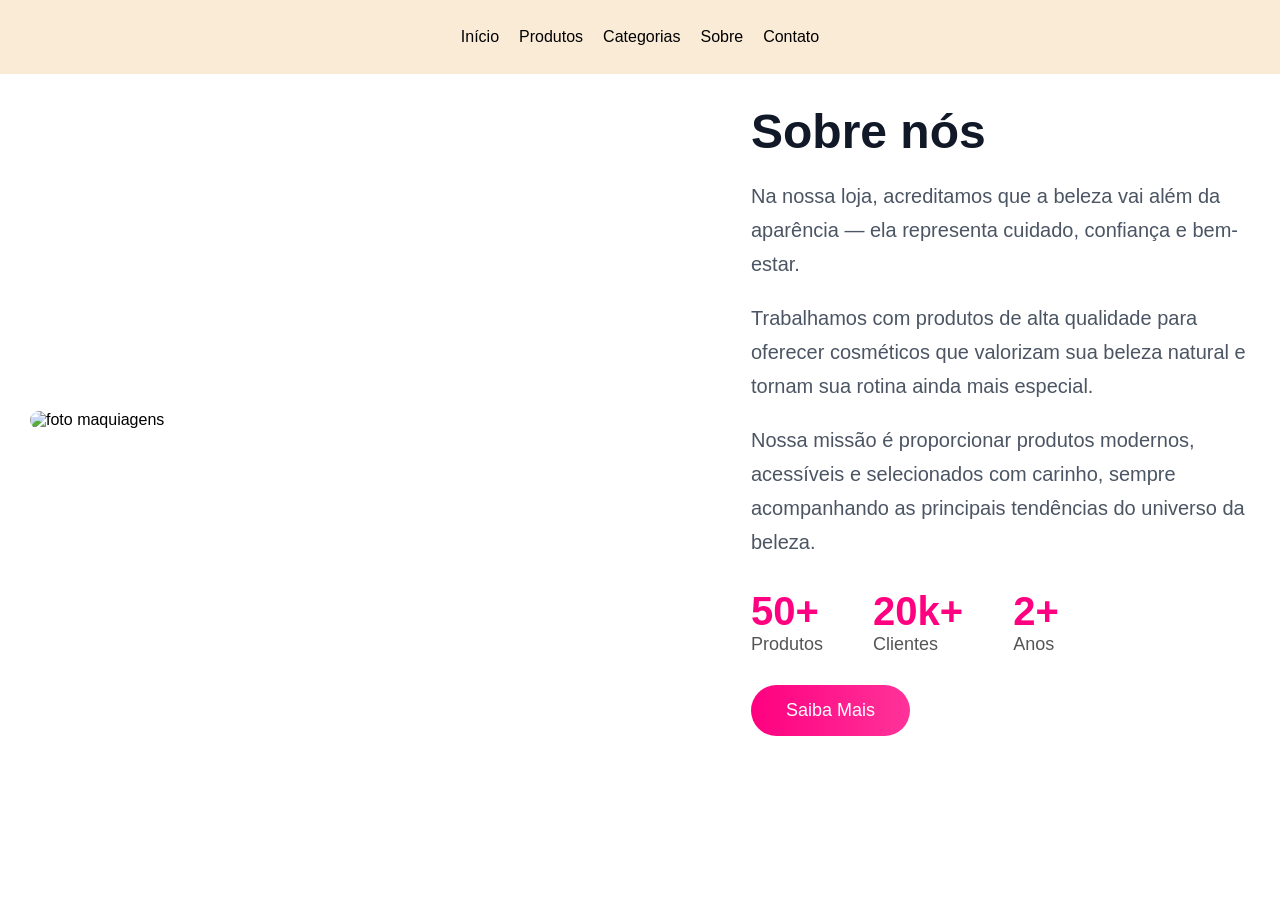
==== sobre/index.html @ ffc2ef91 "atualizacao" ====
<!DOCTYPE html>
<html lang="en">
<head>
    <meta charset="UTF-8">
    <meta name="viewport" content="width=device-width, initial-scale=1.0">
    <title>CLM Cosméticos</title>
    <link rel="icon" type="image/x-icon" href="favicon/favicon.ico">
    <link rel="stylesheet" href="style.css">
</head>
<body>
    <div class="menubar">
        <a href="#Inicio">Início</a>
        <a href="produtos/produtos.html">Produtos</a>
        <a href="categorias/categorias.html">Categorias</a>
        <a href="sobre/sobre.html">Sobre</a>
        <a href="contato/contato.html">Contato</a>
    </div>
    <section id="Sobre">
        <img src="/imgs/foto-maquiagem.webp" alt="foto maquiagens">
        <div class="texto">
            <h1>Sobre nós</h1>
            <p>Na nossa loja, acreditamos que a beleza vai além da aparência — ela representa cuidado, confiança e bem-estar.</p>
            <p>Trabalhamos com produtos de alta qualidade para oferecer cosméticos que valorizam sua beleza natural e tornam sua rotina ainda mais especial.</p>
            <p>Nossa missão é proporcionar produtos modernos, acessíveis e selecionados com carinho, sempre acompanhando as principais tendências do universo da beleza.</p>

            <div class="stats">
                <div class="stat">
                    <h2>50+</h2>
                    <span>Produtos</span>
                </div>

                <div class="stat">
                    <h2>20k+</h2>
                    <span>Clientes</span>
                </div>

                <div class="stat">
                    <h2>2+</h2>
                    <span>Anos</span>
                </div>
            </div>

            <button>Saiba Mais</button>
        </div>
    </section>
    
</body>
</html>
---- sobre/style.css ----
body{
    margin: 0;
    background-image: url(imgs/clm_cosmeticos_logo.jpg);
    font-family: Arial, Helvetica, sans-serif;
}

.menubar{
    background-color: antiquewhite;
    display: flex;
    justify-content: center;
    align-items: center;
    padding: 10px;
}

.menubar a{
    color: black;
    padding: 18px 10px;
    text-decoration: none;
}

.menubar a:hover{
    background-color: gray;
}


/* Reset */
*{
    margin: 0;
    padding: 0;
    box-sizing: border-box;
}

/* Seçao principal */
#Sobre{
    display: flex;
    align-items: center;
    gap: 50px;
    background: white;
    padding: 30px;
    border-radius: 20px;
}

/* Imagem */
#Sobre img{
    width: 55%;
    border-radius: 20px;
    object-fit: cover;
}

/* Área de texto */
.texto{
    flex: 1;
}

/* Título */
.texto h1{
    font-size: 48px;
    color: #111827;
    margin-bottom: 20px;
}

/* Parágrafo */
.texto p{
    font-size: 20px;
    line-height: 1.7;
    color: #4b5563;
    margin-bottom: 20px;
}

/* Estatisticas */
.stats{
    display: flex;
    gap: 50px;
    margin: 30px 0;
}

.stat h2{
    font-size: 40px;
    color: #ff0080;
}

.stat span{
    font-size: 18px;
    color: #555;
}

/* Botão */
button{
    border: none;
    padding: 15px 35px;
    background: linear-gradient(to right, #ff0080, #ff3399);
    color: white;
    font-size: 18px;
    border-radius: 40px;
    cursor: pointer;
    transition: 0.3s;
}

button:hover{
    transform: scale(1.05);
}
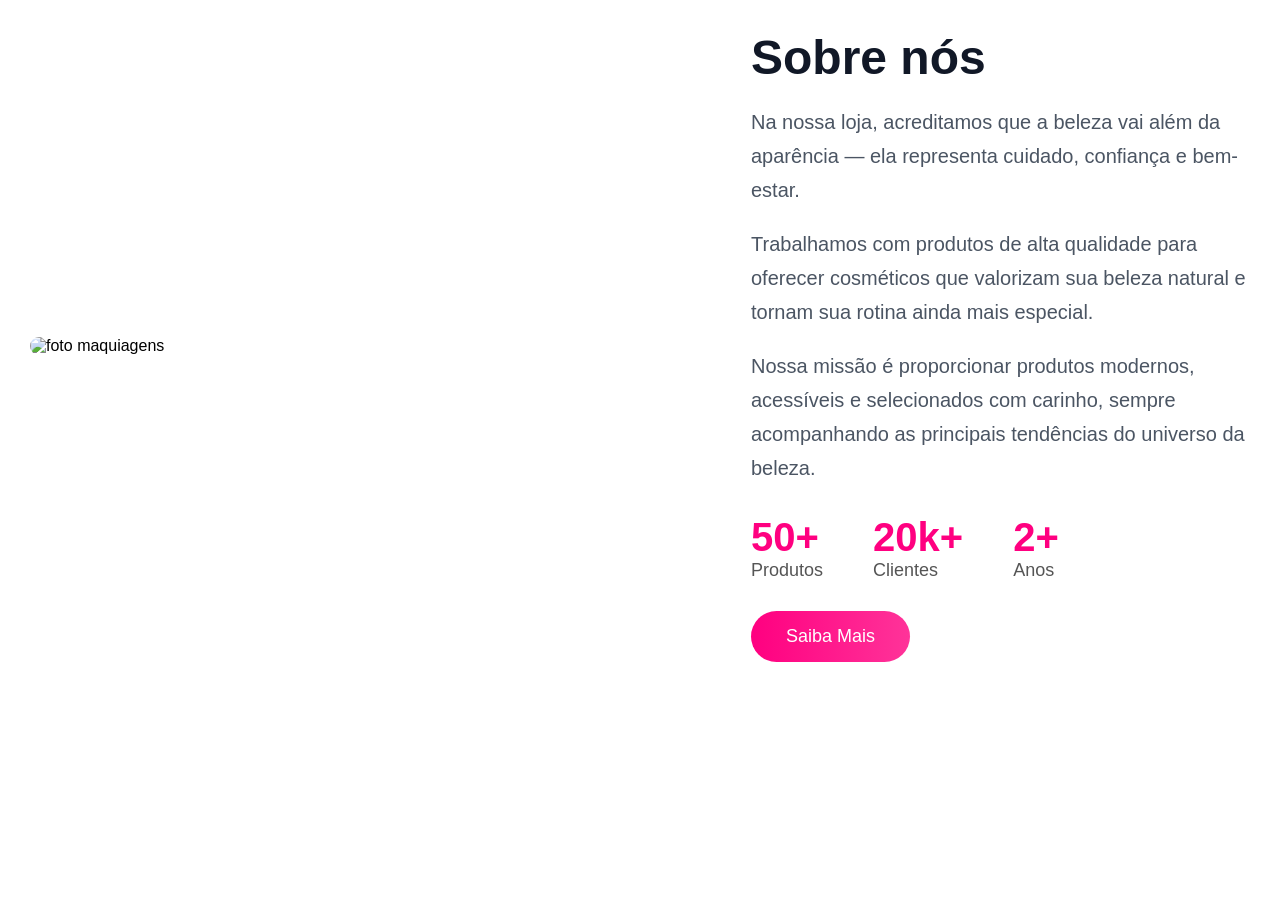
==== commit 611e55e5: "pagina inicial iniciada" ====
--- a/sobre/index.html
+++ b/sobre/index.html
@@ -4,17 +4,10 @@
     <meta charset="UTF-8">
     <meta name="viewport" content="width=device-width, initial-scale=1.0">
     <title>CLM Cosméticos</title>
-    <link rel="icon" type="image/x-icon" href="favicon/favicon.ico">
+    <link rel="icon" type="image/x-icon" href="/favicon/favicon.ico">
     <link rel="stylesheet" href="style.css">
 </head>
 <body>
-    <div class="menubar">
-        <a href="#Inicio">Início</a>
-        <a href="produtos/produtos.html">Produtos</a>
-        <a href="categorias/categorias.html">Categorias</a>
-        <a href="sobre/sobre.html">Sobre</a>
-        <a href="contato/contato.html">Contato</a>
-    </div>
     <section id="Sobre">
         <img src="/imgs/foto-maquiagem.webp" alt="foto maquiagens">
         <div class="texto">
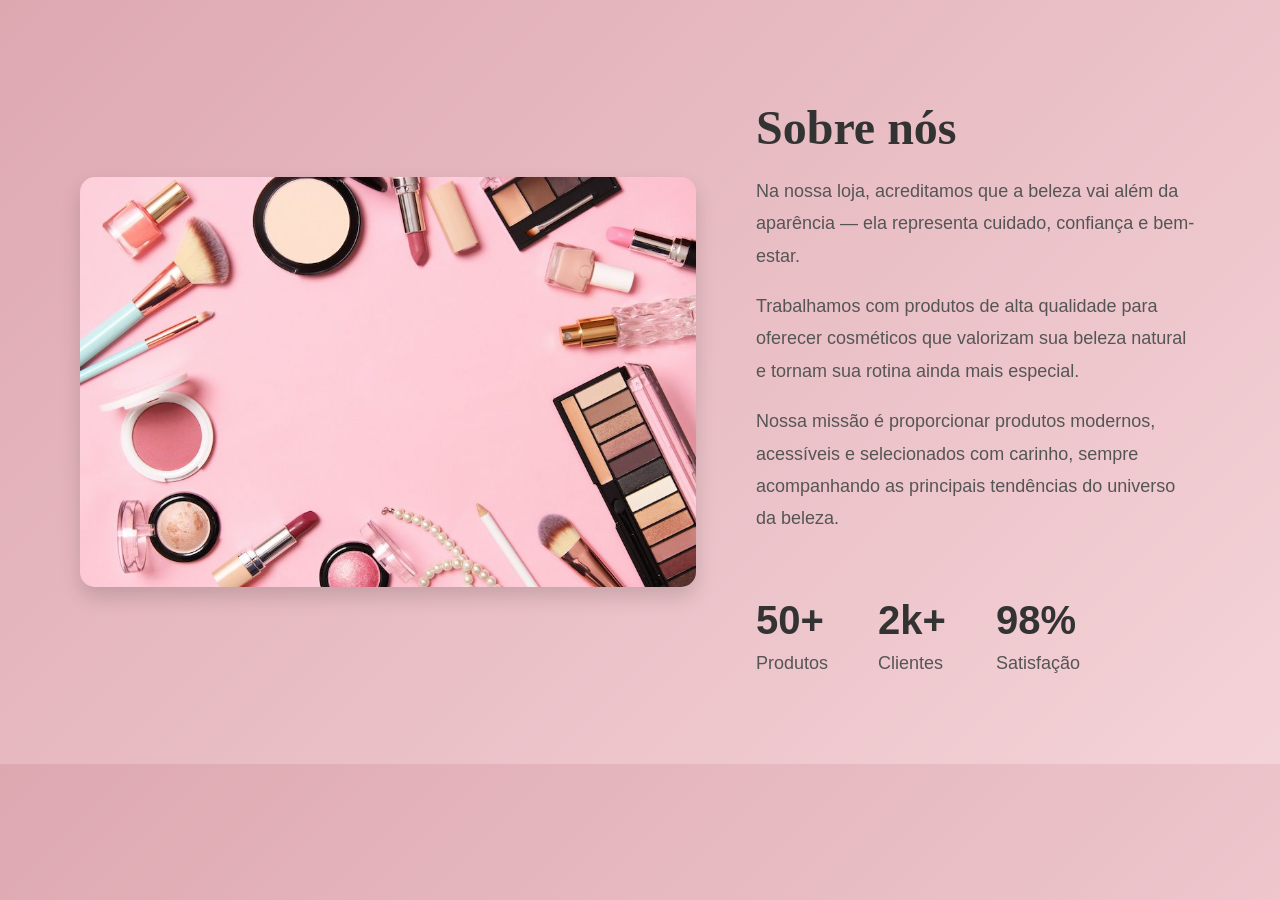
==== commit 3f589c0a: "Atualizando pagina sobre" ====
--- a/sobre/index.html
+++ b/sobre/index.html
@@ -9,9 +9,11 @@
 </head>
 <body>
     <section id="Sobre">
-        <img src="/imgs/foto-maquiagem.webp" alt="foto maquiagens">
+        <img src="../imgs/1103tr1301_5c.jpeg" alt="foto maquiagens">
         <div class="texto">
+
             <h1>Sobre nós</h1>
+
             <p>Na nossa loja, acreditamos que a beleza vai além da aparência — ela representa cuidado, confiança e bem-estar.</p>
             <p>Trabalhamos com produtos de alta qualidade para oferecer cosméticos que valorizam sua beleza natural e tornam sua rotina ainda mais especial.</p>
             <p>Nossa missão é proporcionar produtos modernos, acessíveis e selecionados com carinho, sempre acompanhando as principais tendências do universo da beleza.</p>
@@ -23,17 +25,18 @@
                 </div>
 
                 <div class="stat">
-                    <h2>20k+</h2>
+                    <h2>2k+</h2>
                     <span>Clientes</span>
                 </div>
 
                 <div class="stat">
-                    <h2>2+</h2>
-                    <span>Anos</span>
+                    <h2>98%</h2>
+                    <span>Satisfação</span>
                 </div>
             </div>
 
-            <button>Saiba Mais</button>
+            <!-- <button>Saiba Mais</button> -->
+
         </div>
     </section>
     
--- a/sobre/style.css
+++ b/sobre/style.css
@@ -1,31 +1,7 @@
 body{
     margin: 0;
-    background-image: url(imgs/clm_cosmeticos_logo.jpg);
-    font-family: Arial, Helvetica, sans-serif;
-}
-
-.menubar{
-    background-color: antiquewhite;
-    display: flex;
-    justify-content: center;
-    align-items: center;
-    padding: 10px;
-}
-
-.menubar a{
-    color: black;
-    padding: 18px 10px;
-    text-decoration: none;
-}
-
-.menubar a:hover{
-    background-color: gray;
-}
-
-
-/* Reset */
-*{
-    margin: 0;
+    background-image: linear-gradient(135deg, #dea8b1 0%, #f4d3d8 100%);
+    font-family: 'Montserrat', sans-serif;
     padding: 0;
     box-sizing: border-box;
 }
@@ -34,37 +10,35 @@
 #Sobre{
     display: flex;
     align-items: center;
-    gap: 50px;
-    background: white;
-    padding: 30px;
-    border-radius: 20px;
+    gap: 60px;
+    padding: 60px 80px;
+    background: transparent;
 }
 
-/* Imagem */
 #Sobre img{
     width: 55%;
-    border-radius: 20px;
+    border-radius: 15px;
     object-fit: cover;
+
+    box-shadow: 0 10px 20px rgba(0,0,0,0.15);
+    animation: float 3s ease-in-out infinite;
 }
 
-/* Área de texto */
 .texto{
     flex: 1;
 }
 
-/* Título */
-.texto h1{
+h1{
+    font-family: 'Playfair Display', serif;
     font-size: 48px;
-    color: #111827;
+    color: #333;
     margin-bottom: 20px;
 }
 
-/* Parágrafo */
 .texto p{
-    font-size: 20px;
-    line-height: 1.7;
-    color: #4b5563;
-    margin-bottom: 20px;
+    font-size: 18px;
+    line-height: 1.8;
+    color: #555;
 }
 
 /* Estatisticas */
@@ -76,7 +50,8 @@
 
 .stat h2{
     font-size: 40px;
-    color: #ff0080;
+    color: #333;
+    margin-bottom: 10px;
 }
 
 .stat span{
@@ -84,18 +59,42 @@
     color: #555;
 }
 
-/* Botão */
+
+/*
 button{
+    background-color: #333;
+    color: #faede1;
+
+    padding: 15px 30px;
+
     border: none;
-    padding: 15px 35px;
-    background: linear-gradient(to right, #ff0080, #ff3399);
-    color: white;
-    font-size: 18px;
-    border-radius: 40px;
+    border-radius: 30px;
+
+    font-size: 16px;
+    font-weight: bold;
+
     cursor: pointer;
-    transition: 0.3s;
+
+    transition: transform 0.2s ease;
 }
 
 button:hover{
-    transform: scale(1.05);
+    transform: translateY(-3px);
+    background-color: #555;
 }
+    */
+
+
+/* animacao que faz a imagem ir pra cima e pra baixo */
+@keyframes float{
+    0%{
+        transform: translateY(0);
+    }
+    50%{
+        transform: translateY(-15px);
+    }
+    100%{
+        transform: translateY(0);
+    }
+}
+
